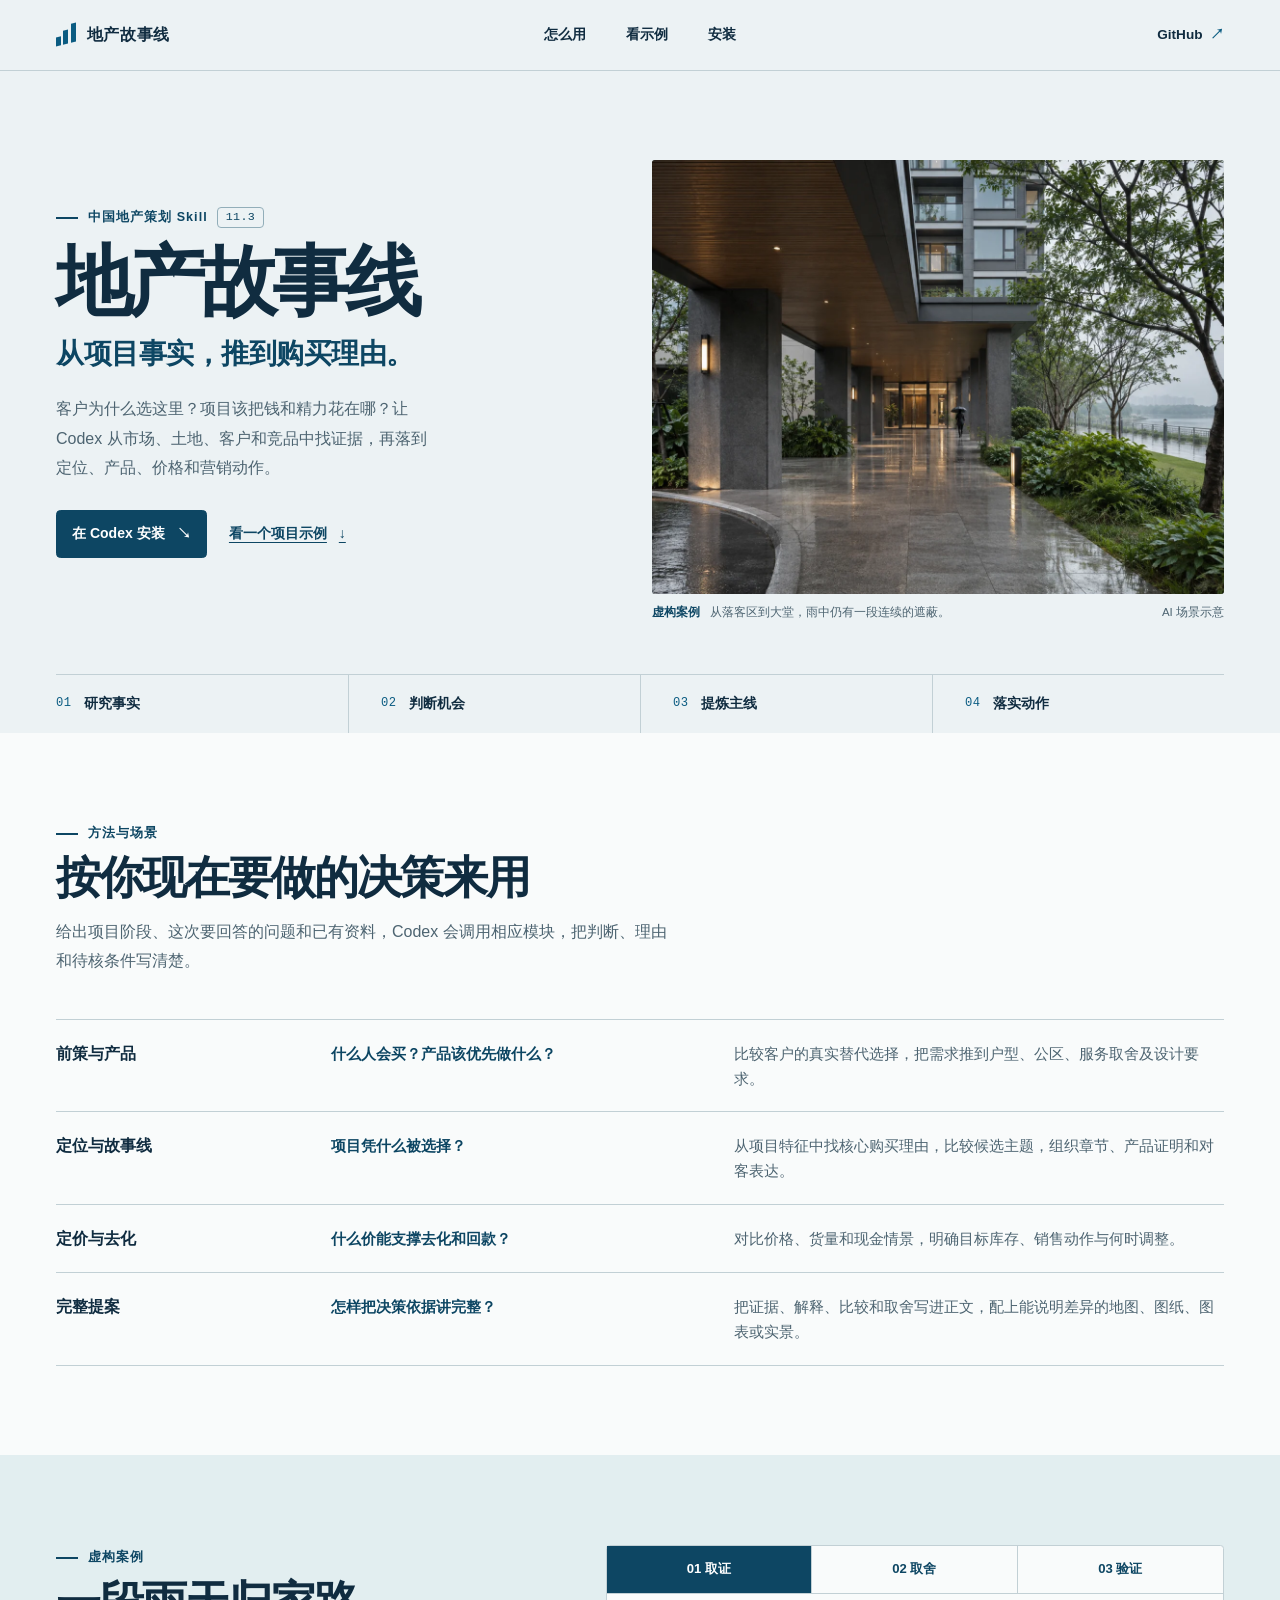
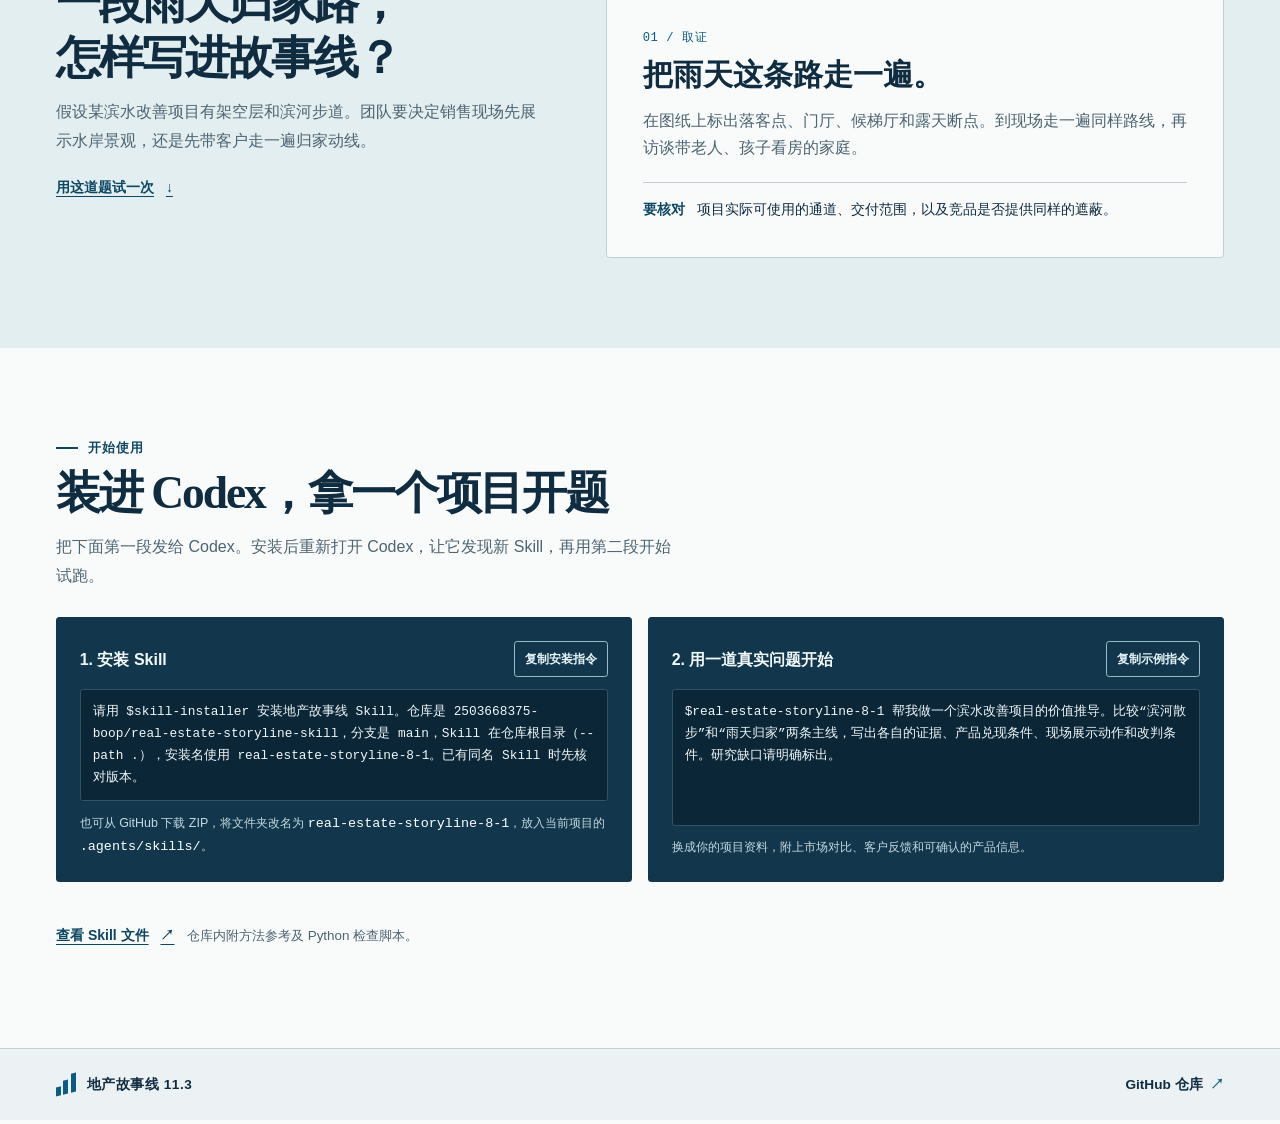
==== docs/index.html @ 6d7e9cac "Publish real estate storyline 11.3 and introduction site" ====
<!doctype html>
<html lang="zh-CN">
<head>
  <meta charset="utf-8">
  <meta name="viewport" content="width=device-width, initial-scale=1">
  <meta name="description" content="地产故事线是面向中国地产策划的 Codex Skill，帮助你用市场、客户与项目事实做定位、产品、价格和营销取舍。">
  <meta name="theme-color" content="#ecf2f4">
  <meta property="og:type" content="website">
  <meta property="og:locale" content="zh_CN">
  <meta property="og:title" content="地产故事线 11.3">
  <meta property="og:description" content="从项目事实，推到购买理由。面向中国地产策划的 Codex Skill。">
  <meta property="og:url" content="https://2503668375-boop.github.io/real-estate-storyline-skill/">
  <meta property="og:image" content="https://2503668375-boop.github.io/real-estate-storyline-skill/assets/waterfront-arrival.webp">
  <link rel="canonical" href="https://2503668375-boop.github.io/real-estate-storyline-skill/">
  <link rel="stylesheet" href="assets/site.css">
  <script src="assets/site.js" defer></script>
  <title>地产故事线 11.3 · 中国地产策划 Skill</title>
</head>
<body>
  <a class="skip" href="#main">跳到正文</a>

  <header class="site-header">
    <div class="wrap masthead">
      <a class="brand" href="#main">
        <span class="brand-mark" aria-hidden="true"><i></i><i></i><i></i></span>
        <span>地产故事线</span>
      </a>
      <nav aria-label="页面导航">
        <a href="#method">怎么用</a>
        <a href="#example">看示例</a>
        <a href="#install">安装</a>
      </nav>
      <a class="nav-repo" href="https://github.com/2503668375-boop/real-estate-storyline-skill">GitHub <span aria-hidden="true">↗</span></a>
    </div>
  </header>

  <main id="main">
    <section class="hero" aria-labelledby="page-title">
      <div class="wrap hero-grid">
        <div class="hero-copy">
          <p class="eyebrow"><span class="accent-rule" aria-hidden="true"></span> 中国地产策划 Skill <span class="edition">11.3</span></p>
          <h1 id="page-title">地产故事线</h1>
          <p class="thesis">从项目事实，推到购买理由。</p>
          <p class="hero-intro">客户为什么选这里？项目该把钱和精力花在哪？让 Codex 从市场、土地、客户和竞品中找证据，再落到定位、产品、价格和营销动作。</p>
          <div class="hero-actions">
            <a class="button primary" href="#install">在 Codex 安装 <span aria-hidden="true">↘</span></a>
            <a class="text-link" href="#example">看一个项目示例 <span aria-hidden="true">↓</span></a>
          </div>
        </div>
        <figure class="hero-visual">
          <img src="assets/waterfront-arrival.webp" alt="雨天的住宅入口，连续有顶步道从落客区接向住宅大堂，右侧可见绿化和滨水空间。" width="1200" height="900" fetchpriority="high">
          <figcaption><span class="caption-tag">虚构案例</span><span>从落客区到大堂，雨中仍有一段连续的遮蔽。</span><span class="caption-credit">AI 场景示意</span></figcaption>
        </figure>
      </div>
      <div class="wrap">
        <ol class="route" aria-label="工作顺序">
          <li><span>01</span>研究事实</li>
          <li><span>02</span>判断机会</li>
          <li><span>03</span>提炼主线</li>
          <li><span>04</span>落实动作</li>
        </ol>
      </div>
    </section>

    <section class="wrap method section-space" id="method" aria-labelledby="method-title">
      <header class="section-head">
        <p class="eyebrow"><span class="accent-rule" aria-hidden="true"></span> 方法与场景</p>
        <h2 id="method-title">按你现在要做的决策来用</h2>
        <p>给出项目阶段、这次要回答的问题和已有资料，Codex 会调用相应模块，把判断、理由和待核条件写清楚。</p>
      </header>
      <dl class="method-list">
        <div class="method-row">
          <dt>前策与产品</dt>
          <dd class="method-question">什么人会买？产品该优先做什么？</dd>
          <dd>比较客户的真实替代选择，把需求推到户型、公区、服务取舍及设计要求。</dd>
        </div>
        <div class="method-row">
          <dt>定位与故事线</dt>
          <dd class="method-question">项目凭什么被选择？</dd>
          <dd>从项目特征中找核心购买理由，比较候选主题，组织章节、产品证明和对客表达。</dd>
        </div>
        <div class="method-row">
          <dt>定价与去化</dt>
          <dd class="method-question">什么价能支撑去化和回款？</dd>
          <dd>对比价格、货量和现金情景，明确目标库存、销售动作与何时调整。</dd>
        </div>
        <div class="method-row">
          <dt>完整提案</dt>
          <dd class="method-question">怎样把决策依据讲完整？</dd>
          <dd>把证据、解释、比较和取舍写进正文，配上能说明差异的地图、图纸、图表或实景。</dd>
        </div>
      </dl>
    </section>

    <section class="example" id="example" aria-labelledby="example-title">
      <div class="wrap section-space example-grid">
        <header class="section-head">
          <p class="eyebrow"><span class="accent-rule" aria-hidden="true"></span> 虚构案例</p>
          <h2 id="example-title">一段雨天归家路，<br class="desktop-break">怎样写进故事线？</h2>
          <p>假设某滨水改善项目有架空层和滨河步道。团队要决定销售现场先展示水岸景观，还是先带客户走一遍归家动线。</p>
          <a class="text-link" href="#prompt">用这道题试一次 <span aria-hidden="true">↓</span></a>
        </header>

        <div class="example-notebook" data-example>
          <div class="example-tabs" hidden>
            <button type="button" id="tab-facts" aria-controls="case-facts">01 取证</button>
            <button type="button" id="tab-judgment" aria-controls="case-judgment">02 取舍</button>
            <button type="button" id="tab-action" aria-controls="case-action">03 验证</button>
          </div>
          <section class="example-panel" id="case-facts" aria-labelledby="facts-title">
            <p class="case-kicker">01 / 取证</p>
            <h3 id="facts-title">把雨天这条路走一遍。</h3>
            <p>在图纸上标出落客点、门厅、候梯厅和露天断点。到现场走一遍同样路线，再访谈带老人、孩子看房的家庭。</p>
            <dl class="case-note">
              <dt>要核对</dt>
              <dd>项目实际可使用的通道、交付范围，以及竞品是否提供同样的遮蔽。</dd>
            </dl>
          </section>
          <section class="example-panel" id="case-judgment" aria-labelledby="judgment-title">
            <p class="case-kicker">02 / 取舍</p>
            <h3 id="judgment-title">把“少淋一段雨”写进日常。</h3>
            <p>如果走访发现同类项目也有滨河景观，且家庭反复提到雨天接送，优先呈现遮雨归家。滨河步道留作晴天散步的支撑场景。</p>
            <dl class="case-note">
              <dt>候选主线</dt>
              <dd>风雨里，从容到家。</dd>
            </dl>
          </section>
          <section class="example-panel" id="case-action" aria-labelledby="action-title">
            <p class="case-kicker">03 / 验证</p>
            <h3 id="action-title">让客户走完，看他记住什么。</h3>
            <p>把看房路线从落客区排到大堂，途中展示实景和交付范围。走访后请客户复述最有价值的一处，并记录他对遮蔽中断、权限或维护的疑虑。</p>
            <dl class="case-note">
              <dt>何时改判</dt>
              <dd>如关键路段交付时会断开，或访谈显示这段路很少被使用，就调整展示重点。</dd>
            </dl>
          </section>
        </div>
      </div>
    </section>

    <section class="wrap section-space install" id="install" aria-labelledby="install-title">
      <header class="section-head">
        <p class="eyebrow"><span class="accent-rule" aria-hidden="true"></span> 开始使用</p>
        <h2 id="install-title">装进 Codex，拿一个项目开题</h2>
        <p>把下面第一段发给 Codex。安装后重新打开 Codex，让它发现新 Skill，再用第二段开始试跑。</p>
      </header>

      <div class="install-grid">
        <article class="command-card">
          <div class="command-head">
            <h3>1. 安装 Skill</h3>
            <button class="copy" type="button" data-copy="install-command" hidden>复制安装指令</button>
          </div>
          <pre><code id="install-command">请用 $skill-installer 安装地产故事线 Skill。仓库是 2503668375-boop/real-estate-storyline-skill，分支是 main，Skill 在仓库根目录（--path .），安装名使用 real-estate-storyline-8-1。已有同名 Skill 时先核对版本。</code></pre>
          <p class="command-note">也可从 GitHub 下载 ZIP，将文件夹改名为 <code>real-estate-storyline-8-1</code>，放入当前项目的 <code>.agents/skills/</code>。</p>
        </article>

        <article class="command-card" id="prompt">
          <div class="command-head">
            <h3>2. 用一道真实问题开始</h3>
            <button class="copy" type="button" data-copy="example-command" hidden>复制示例指令</button>
          </div>
          <pre><code id="example-command">$real-estate-storyline-8-1 帮我做一个滨水改善项目的价值推导。比较“滨河散步”和“雨天归家”两条主线，写出各自的证据、产品兑现条件、现场展示动作和改判条件。研究缺口请明确标出。</code></pre>
          <p class="command-note">换成你的项目资料，附上市场对比、客户反馈和可确认的产品信息。</p>
        </article>
      </div>
      <div class="copy-status" role="status" aria-live="polite"></div>
      <p class="install-source"><a class="text-link" href="https://github.com/2503668375-boop/real-estate-storyline-skill/blob/main/SKILL.md">查看 Skill 文件 <span aria-hidden="true">↗</span></a><span>仓库内附方法参考及 Python 检查脚本。</span></p>
    </section>
  </main>

  <footer class="site-footer">
    <div class="wrap footer-inner">
      <a class="brand" href="#main"><span class="brand-mark" aria-hidden="true"><i></i><i></i><i></i></span><span>地产故事线 11.3</span></a>
      <a class="nav-repo" href="https://github.com/2503668375-boop/real-estate-storyline-skill">GitHub 仓库 <span aria-hidden="true">↗</span></a>
    </div>
  </footer>
</body>
</html>
---- docs/assets/site.css ----
:root {
  color-scheme: light;
  --ink: #102c40;
  --muted: #4d6471;
  --accent: #0b5c82;
  --accent-dark: #0d4663;
  --surface: #ecf2f4;
  --paper: #f9fbfb;
  --line: #c2d0d5;
  --font-ui: "PingFang SC", "Microsoft YaHei", "Noto Sans CJK SC", sans-serif;
  --font-title: "Songti SC", "Noto Serif CJK SC", "SimSun", serif;
  --font-code: "SFMono-Regular", Consolas, "Liberation Mono", monospace;
  --wrap: 73rem;
}

*, *::before, *::after { box-sizing: border-box; }
html { scroll-behavior: smooth; }
body { margin: 0; background: var(--paper); color: var(--ink); font: 1rem/1.7 var(--font-ui); }
h1, h2, h3, p, ol, dl, dd, figure, pre { margin: 0; }
img { display: block; max-width: 100%; }
a { color: inherit; }
button { font: inherit; }
[hidden] { display: none !important; }
:focus-visible { outline: 2px solid #23759a; outline-offset: 4px; }
section[id], article[id] { scroll-margin-top: 1.5rem; }

.wrap { width: min(var(--wrap), calc(100% - clamp(2rem, 8vw, 7rem))); margin-inline: auto; }
.skip {
  position: fixed;
  inset: .75rem auto auto .75rem;
  z-index: 2;
  padding: .625rem 1rem;
  transform: translateY(-150%);
  color: white;
  background: var(--accent-dark);
}
.skip:focus { transform: none; }

.site-header { background: var(--surface); border-bottom: 1px solid var(--line); }
.masthead {
  display: grid;
  grid-template-columns: 1fr auto 1fr;
  align-items: center;
  min-height: 4.35rem;
}
.brand {
  display: inline-flex;
  align-items: center;
  gap: .7rem;
  width: fit-content;
  font-size: .97rem;
  font-weight: 700;
  letter-spacing: .04em;
  text-decoration: none;
}
.brand-mark {
  width: 1.22rem;
  height: 1.18rem;
  display: grid;
  grid-template-columns: repeat(3, 1fr);
  align-items: end;
  gap: .15rem;
  transform: skewY(-14deg);
  color: var(--accent);
}
.brand-mark i { background: currentColor; }
.brand-mark i:nth-child(1) { height: 47%; }
.brand-mark i:nth-child(2) { height: 75%; }
.brand-mark i:nth-child(3) { height: 100%; }
.masthead nav { display: flex; gap: clamp(1.1rem, 3.1vw, 2.5rem); }
.masthead nav a, .nav-repo {
  padding: .6rem 0;
  font-size: .85rem;
  text-decoration: none;
  font-weight: 650;
}
.masthead nav a:hover, .nav-repo:hover { color: var(--accent); text-decoration: underline; text-underline-offset: .27em; }
.nav-repo { justify-self: end; white-space: nowrap; }
.nav-repo span { margin-left: .27em; color: var(--accent); }

.hero { background: var(--surface); }
.hero-grid {
  display: grid;
  grid-template-columns: minmax(0, .93fr) minmax(0, 1fr);
  gap: clamp(1.6rem, 5vw, 5rem);
  align-items: center;
  padding-block: clamp(3.4rem, 7vw, 6.3rem) clamp(2.3rem, 4.1vw, 4rem);
}
.hero-copy { padding-bottom: 1.05rem; }
.eyebrow {
  display: flex;
  flex-wrap: wrap;
  align-items: center;
  gap: .6rem;
  color: var(--accent-dark);
  font-size: .785rem;
  font-weight: 700;
  letter-spacing: .085em;
}
.accent-rule { width: 1.38rem; height: 2px; background: currentColor; }
.edition { padding: .06rem .46rem; border: 1px solid #92aeb9; border-radius: .25rem; font: .73rem/1.5 var(--font-code); letter-spacing: .03em; }
h1 { margin: .72rem 0 .45rem; font: 800 clamp(3.05rem, 6vw, 6rem)/1.13 var(--font-title); letter-spacing: -.063em; }
.thesis { font: 700 clamp(1.24rem, 2.15vw, 2.05rem)/1.45 var(--font-title); color: var(--accent-dark); letter-spacing: -.017em; }
.hero-intro { max-width: 24em; margin-top: 1.25rem; color: var(--muted); line-height: 1.86; }
.hero-actions { display: flex; flex-wrap: wrap; align-items: center; gap: .7rem 1.4rem; margin-top: 1.7rem; }
.button, .text-link { display: inline-flex; align-items: center; gap: .85em; min-height: 2.75rem; font-size: .875rem; font-weight: 700; }
.button { justify-content: center; padding: .68rem .94rem; border-radius: .28rem; text-decoration: none; }
.primary { color: #fff; background: var(--accent-dark); border: 1px solid var(--accent-dark); }
.primary:hover { background: var(--accent); }
.text-link { color: var(--accent-dark); text-decoration: underline; text-underline-offset: .27em; }
.text-link:hover { color: var(--accent); text-decoration-thickness: 2px; }
.hero-visual { align-self: stretch; display: flex; flex-direction: column; justify-content: center; min-width: 0; }
.hero-visual img {
  width: 100%;
  height: auto;
  aspect-ratio: 1.32;
  object-fit: cover;
  object-position: 51% 52%;
  background: #91a3a8;
  border-radius: .18rem;
}
.hero-visual figcaption {
  display: grid;
  grid-template-columns: auto 1fr auto;
  gap: .6rem;
  align-items: baseline;
  margin-top: .63rem;
  color: var(--muted);
  font-size: .72rem;
  line-height: 1.55;
}
.caption-tag { color: var(--accent-dark); font-weight: 700; }
.caption-credit { white-space: nowrap; }

.route {
  display: grid;
  grid-template-columns: repeat(4, 1fr);
  list-style: none;
  padding: 0;
  border-top: 1px solid var(--line);
}
.route li {
  display: flex;
  gap: .8rem;
  align-items: center;
  position: relative;
  padding: 1.05rem .8rem 1.1rem 0;
  font-size: .88rem;
  font-weight: 700;
}
.route li:not(:first-child) { padding-left: clamp(.55rem, 2.6vw, 2rem); border-left: 1px solid var(--line); }
.route span, .case-kicker { color: var(--accent); font: .76rem/1.45 var(--font-code); letter-spacing: .045em; }
.section-space { padding-block: clamp(3.55rem, 7vw, 6.6rem); }
.section-head h2 {
  margin: .45rem 0 .65rem;
  font: 750 clamp(1.9rem, 3.55vw, 3.35rem)/1.22 var(--font-title);
  letter-spacing: -.045em;
}
.section-head p:not(.eyebrow) { max-width: 39em; color: var(--muted); line-height: 1.82; }

.method-list { margin-top: clamp(1.55rem, 3.4vw, 2.75rem); border-top: 1px solid var(--line); }
.method-row {
  display: grid;
  grid-template-columns: .72fr 1.1fr 1.45fr;
  gap: .55rem clamp(.85rem, 2.6vw, 1.95rem);
  padding: clamp(.9rem, 2vw, 1.25rem) 0;
  border-bottom: 1px solid var(--line);
  align-items: baseline;
}
.method-row dt { font-weight: 720; }
.method-row dd { color: var(--muted); font-size: .91rem; }
.method-row .method-question { color: var(--accent-dark); font-weight: 670; }

.example { background: #e2eef0; }
.example-grid { display: grid; gap: clamp(1.75rem, 5vw, 4rem); grid-template-columns: minmax(0, .88fr) minmax(0, 1.12fr); }
.example-grid .section-head { padding-top: .15rem; }
.example-grid .text-link { margin-top: .65rem; }
.example-notebook { background: var(--paper); border: 1px solid var(--line); border-radius: .22rem; min-width: 0; }
.example-tabs { display: grid; grid-template-columns: repeat(3, minmax(0, 1fr)); border-bottom: 1px solid var(--line); }
.example-tabs button {
  min-height: 2.95rem;
  border: 0;
  border-right: 1px solid var(--line);
  padding: .6rem .45rem;
  background: transparent;
  color: var(--accent-dark);
  font-size: .82rem;
  font-weight: 720;
  cursor: pointer;
}
.example-tabs button:last-child { border-right: 0; }
.example-tabs button:hover { background: #e3eef0; }
.example-tabs button[aria-selected="true"] { color: #fff; background: var(--accent-dark); }
.example-tabs button:focus-visible { outline-offset: -4px; outline-color: #6eaec3; }
.example-panel { padding: clamp(1.05rem, 3.2vw, 2.25rem); }
.example-panel + .example-panel:not([hidden]) { border-top: 1px solid var(--line); }
.example-panel[role="tabpanel"] { border-top: 0 !important; }
.example-panel h3 { margin: .48rem 0 .7rem; font: 720 clamp(1.32rem, 2.35vw, 2.02rem)/1.35 var(--font-title); }
.example-panel > p:not(.case-kicker) { color: var(--muted); }
.case-note { display: grid; grid-template-columns: auto 1fr; gap: .75rem; border-top: 1px solid var(--line); margin-top: 1.3rem; padding-top: .9rem; font-size: .875rem; }
.case-note dt { color: var(--accent-dark); font-weight: 700; }

.install-grid { margin-top: 1.7rem; display: grid; grid-template-columns: repeat(2, minmax(0, 1fr)); gap: 1rem; }
.command-card {
  display: flex;
  flex-direction: column;
  gap: .72rem;
  padding: clamp(.95rem, 2.25vw, 1.48rem);
  background: #12374c;
  color: #f1f8f9;
  border-radius: .22rem;
}
.command-head { display: flex; flex-wrap: wrap; align-items: center; justify-content: space-between; gap: .45rem; }
.command-head h3 { font-size: 1rem; }
.copy {
  border: 1px solid #9abac8;
  border-radius: .2rem;
  min-height: 2.28rem;
  background: transparent;
  color: #e4f3f6;
  padding: .32rem .65rem;
  font-size: .76rem;
  font-weight: 650;
  cursor: pointer;
}
.copy:hover { background: #215371; }
.copy:focus-visible { outline-color: #afd7e3; }
.command-card pre {
  flex: 1;
  padding: .7rem .75rem;
  background: #0b2637;
  border: 1px solid #345264;
  border-radius: .15rem;
  white-space: pre-wrap;
  overflow-wrap: anywhere;
  font: .8rem/1.72 var(--font-code);
}
.command-note { color: #c4d9df; font-size: .78rem; }
.command-note code { color: #fff; font-size: .84rem; }
.copy-status { min-height: 1.3rem; margin-top: .45rem; color: var(--accent-dark); font-size: .84rem; }
.install-source { display: flex; flex-wrap: wrap; align-items: center; gap: .05rem .78rem; margin-top: .25rem; color: var(--muted); font-size: .84rem; }

.site-footer { border-top: 1px solid var(--line); background: var(--surface); }
.footer-inner { display: flex; justify-content: space-between; gap: .8rem; align-items: center; padding-block: .9rem; }
.footer-inner .brand { font-size: .85rem; }

@media (max-width: 54rem) {
  .hero-grid { gap: 1.5rem; }
  .hero-visual figcaption { grid-template-columns: auto 1fr; }
  .caption-credit { grid-column: 2; margin-top: -.35rem; }
  .desktop-break { display: none; }
}

@media (max-width: 44rem) {
  .masthead { display: flex; gap: .6rem; justify-content: space-between; min-height: 3.6rem; }
  .masthead nav { gap: 1rem; }
  .hero-grid, .example-grid, .install-grid { grid-template-columns: minmax(0, 1fr); }
  .hero-grid { padding-block: 2.65rem 1.6rem; gap: 1.1rem; }
  .hero-copy { padding-bottom: 0; }
  .hero-intro { margin-top: .85rem; }
  .hero-actions { margin-top: 1.16rem; }
  .hero-visual img { aspect-ratio: 1.54; }
  .hero-visual figcaption { grid-template-columns: auto 1fr auto; gap: .36rem; }
  .caption-credit { grid-column: auto; margin-top: 0; }
  .method-row { grid-template-columns: minmax(0, 1fr) minmax(0, 1.5fr); }
  .method-row dd:last-child { grid-column: 1 / -1; }
}

@media (max-width: 26rem) {
  .masthead nav { gap: .58rem; }
  .brand { gap: .37rem; font-size: .82rem; }
  .masthead nav a, .nav-repo { font-size: .73rem; }
  .brand-mark { width: .88rem; height: .94rem; gap: .095rem; }
  .route li { display: block; padding-block: .65rem .75rem; font-size: .78rem; }
  .route span { display: block; font-size: .68rem; }
  .hero-visual figcaption { grid-template-columns: auto 1fr; }
  .caption-credit { grid-column: 2; }
  .method-row { grid-template-columns: 1fr; gap: .2rem; }
}

@media (prefers-reduced-motion: reduce) {
  html { scroll-behavior: auto; }
}
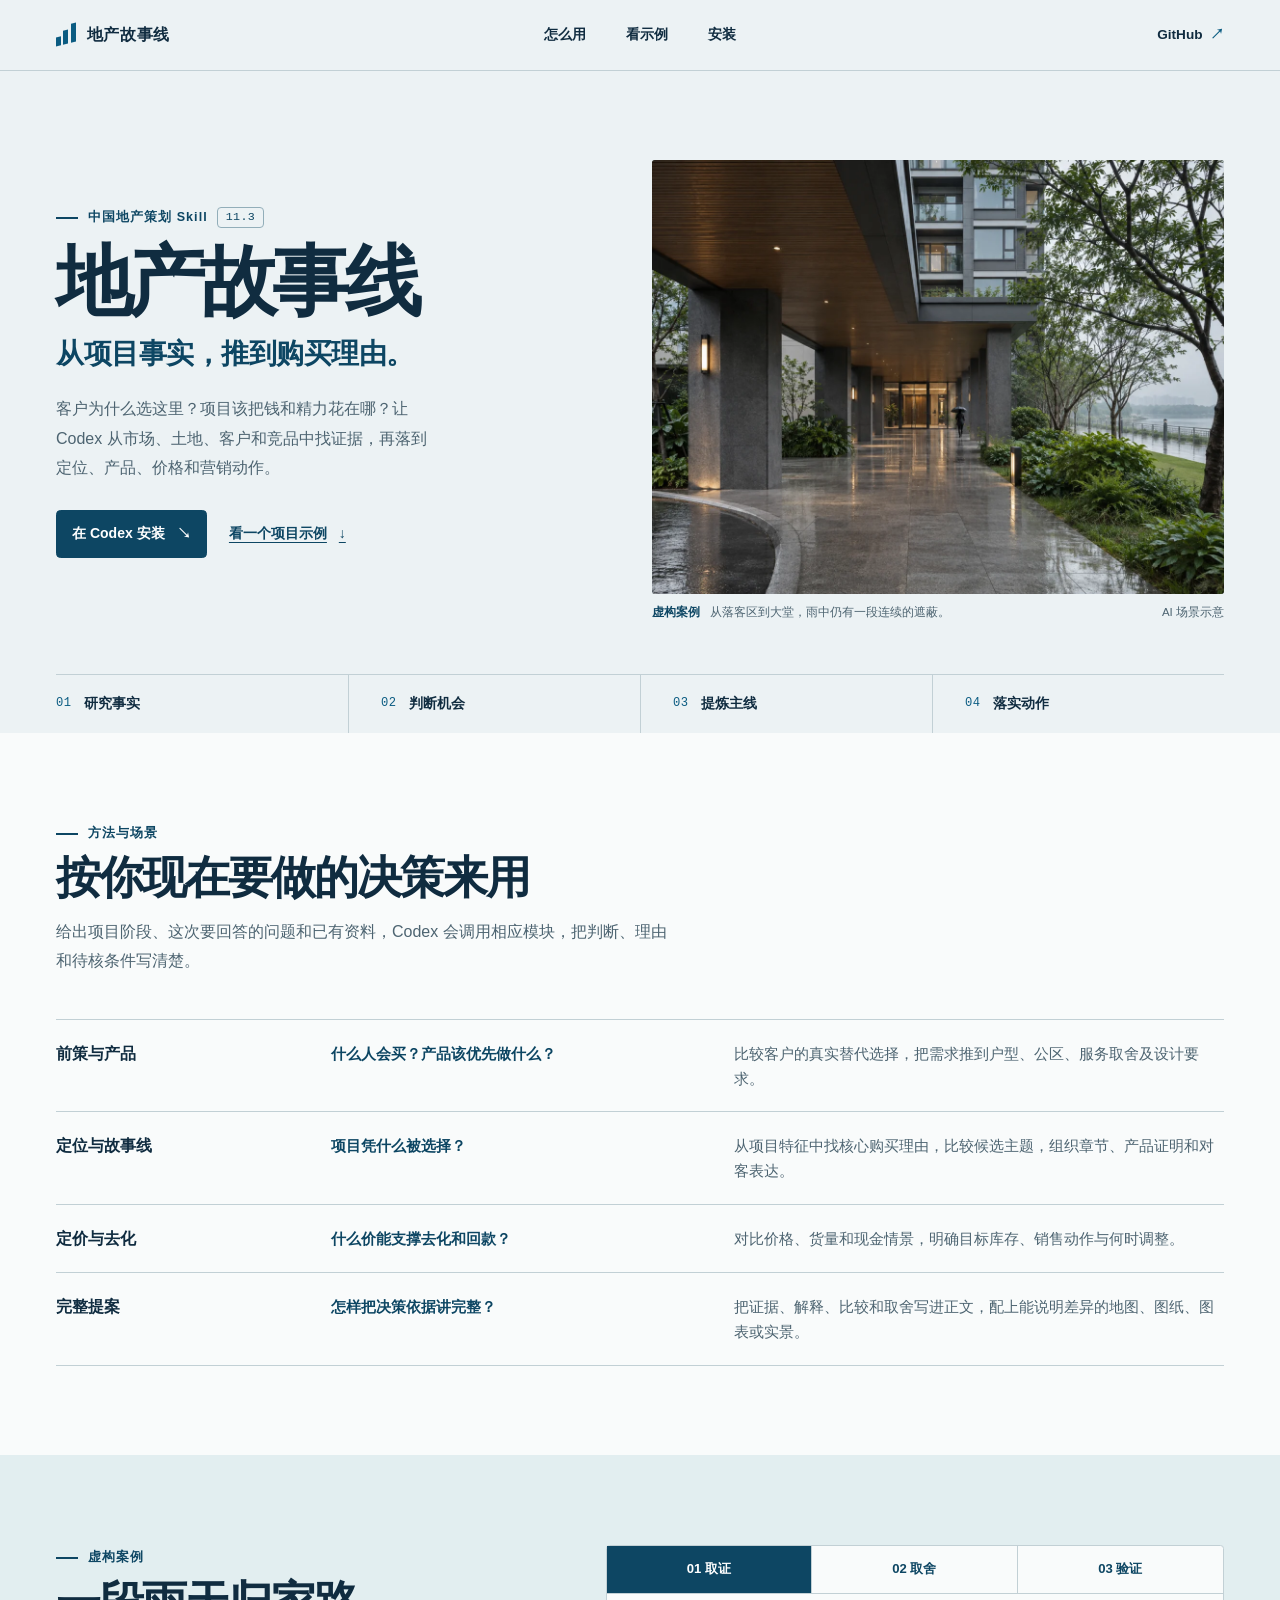
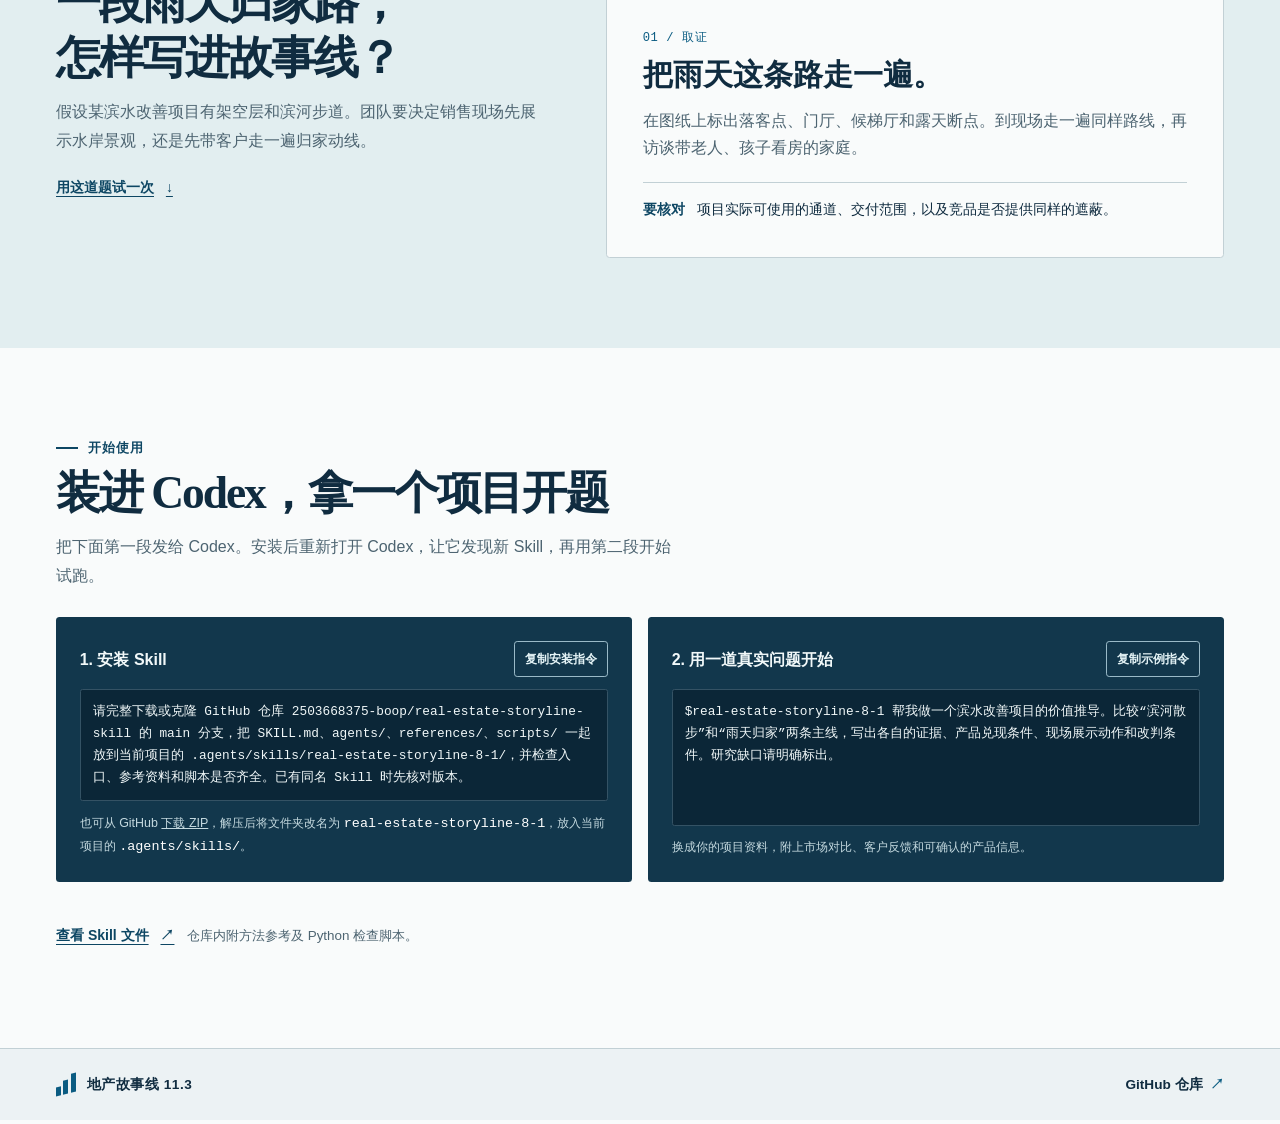
==== commit 053c9a55: "Verify full-repository installation instructions" ====
--- a/docs/index.html
+++ b/docs/index.html
@@ -151,8 +151,8 @@
             <h3>1. 安装 Skill</h3>
             <button class="copy" type="button" data-copy="install-command" hidden>复制安装指令</button>
           </div>
-          <pre><code id="install-command">请用 $skill-installer 安装地产故事线 Skill。仓库是 2503668375-boop/real-estate-storyline-skill，分支是 main，Skill 在仓库根目录（--path .），安装名使用 real-estate-storyline-8-1。已有同名 Skill 时先核对版本。</code></pre>
-          <p class="command-note">也可从 GitHub 下载 ZIP，将文件夹改名为 <code>real-estate-storyline-8-1</code>，放入当前项目的 <code>.agents/skills/</code>。</p>
+          <pre><code id="install-command">请完整下载或克隆 GitHub 仓库 2503668375-boop/real-estate-storyline-skill 的 main 分支，把 SKILL.md、agents/、references/、scripts/ 一起放到当前项目的 .agents/skills/real-estate-storyline-8-1/，并检查入口、参考资料和脚本是否齐全。已有同名 Skill 时先核对版本。</code></pre>
+          <p class="command-note">也可从 GitHub <a href="https://github.com/2503668375-boop/real-estate-storyline-skill/archive/refs/heads/main.zip">下载 ZIP</a>，解压后将文件夹改名为 <code>real-estate-storyline-8-1</code>，放入当前项目的 <code>.agents/skills/</code>。</p>
         </article>
 
         <article class="command-card" id="prompt">
